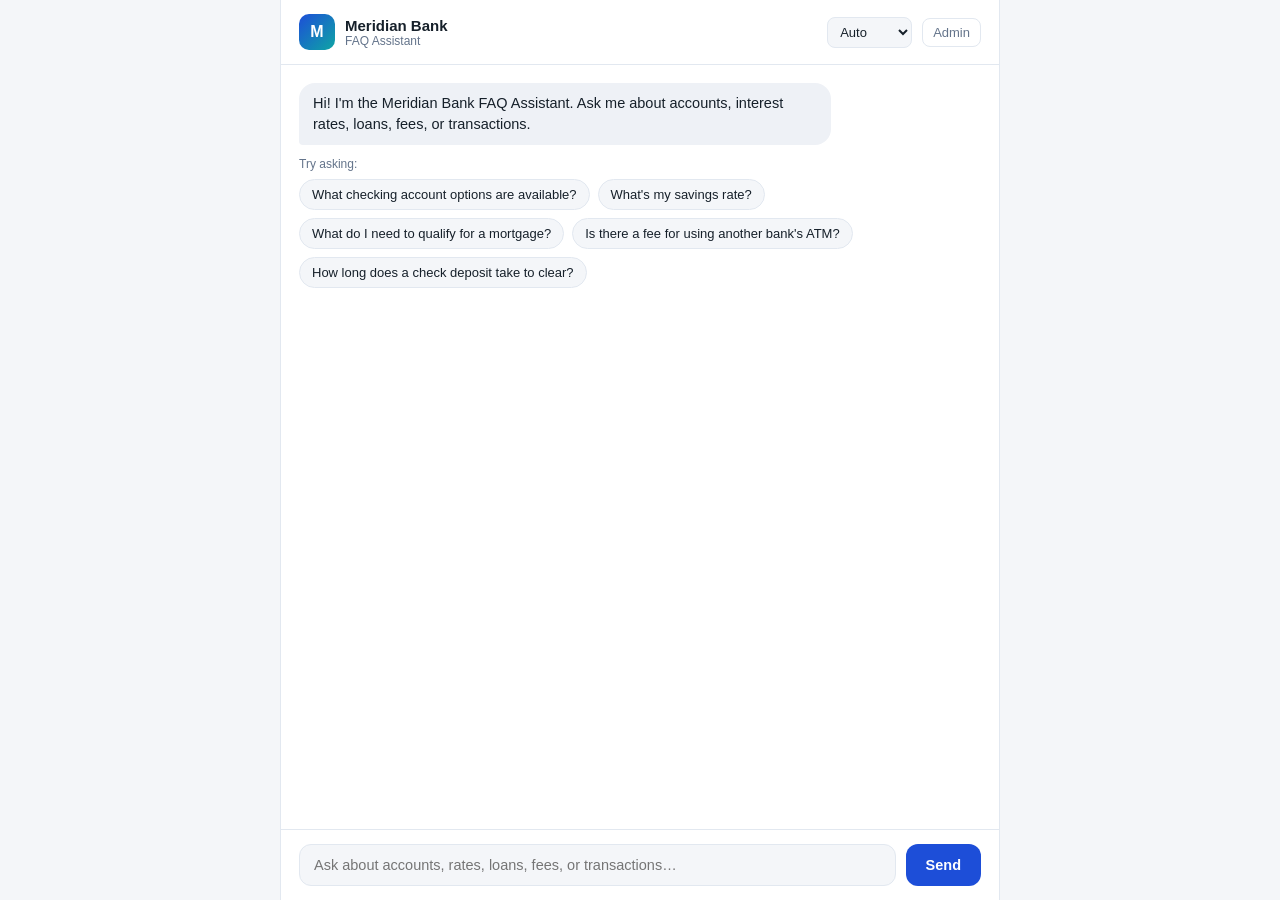
==== frontend/index.html @ 27874697 "Initial commit" ====
<!doctype html>
<html lang="en">
<head>
  <meta charset="utf-8" />
  <meta name="viewport" content="width=device-width, initial-scale=1" />
  <title>Meridian Bank — FAQ Assistant</title>
  <link rel="stylesheet" href="style.css" />
</head>
<body>
  <div class="app">
    <header class="topbar">
      <div class="brand">
        <span class="brand-mark">M</span>
        <div>
          <div class="brand-name">Meridian Bank</div>
          <div class="brand-sub">FAQ Assistant</div>
        </div>
      </div>
      <div class="topbar-actions">
        <select id="lang-select" title="Language">
          <option value="auto">Auto</option>
          <option value="en">English</option>
          <option value="es">Español</option>
        </select>
        <a class="admin-link" href="admin.html">Admin</a>
      </div>
    </header>

    <div id="frustration-banner" class="frustration-banner hidden">
      We noticed this conversation may be frustrating — a human agent is available at
      <strong>1-800-555-0199</strong>.
    </div>

    <main id="chat" class="chat" aria-live="polite"></main>

    <div id="followups" class="followups hidden"></div>

    <form id="composer" class="composer">
      <input
        id="input"
        type="text"
        autocomplete="off"
        placeholder="Ask about accounts, rates, loans, fees, or transactions…"
      />
      <button type="submit" aria-label="Send">Send</button>
    </form>
  </div>

  <script src="app.js"></script>
</body>
</html>
---- frontend/style.css ----
:root {
  --bg: #f4f6f9;
  --panel: #ffffff;
  --text: #16202a;
  --muted: #64748b;
  --border: #e2e8f0;
  --primary: #1d4ed8;
  --primary-text: #ffffff;
  --bot-bubble: #eef1f6;
  --bot-text: #16202a;
  --accent: #0ea5a4;
  --danger-bg: #fff1f0;
  --danger-border: #fca5a5;
  --danger-text: #7f1d1d;
}

@media (prefers-color-scheme: dark) {
  :root {
    --bg: #0f1418;
    --panel: #161d24;
    --text: #e6edf3;
    --muted: #8b98a5;
    --border: #262e37;
    --primary: #3b82f6;
    --primary-text: #ffffff;
    --bot-bubble: #202932;
    --bot-text: #e6edf3;
    --accent: #2dd4bf;
    --danger-bg: #2a1414;
    --danger-border: #7f1d1d;
    --danger-text: #fca5a5;
  }
}

* { box-sizing: border-box; }

html, body {
  height: 100%;
  margin: 0;
  overflow-x: hidden;
}

body {
  background: var(--bg);
  color: var(--text);
  font-family: -apple-system, BlinkMacSystemFont, "Segoe UI", Roboto, Helvetica, Arial, sans-serif;
}

.app {
  max-width: 720px;
  margin: 0 auto;
  height: 100vh;
  display: flex;
  flex-direction: column;
  background: var(--panel);
  border-left: 1px solid var(--border);
  border-right: 1px solid var(--border);
}

.topbar {
  display: flex;
  align-items: center;
  justify-content: space-between;
  padding: 14px 18px;
  border-bottom: 1px solid var(--border);
  flex-shrink: 0;
}

.brand { display: flex; align-items: center; gap: 10px; }

.brand-mark {
  width: 36px;
  height: 36px;
  border-radius: 10px;
  background: linear-gradient(135deg, var(--primary), var(--accent));
  color: #fff;
  display: flex;
  align-items: center;
  justify-content: center;
  font-weight: 700;
  flex-shrink: 0;
}

.brand-name { font-weight: 600; font-size: 15px; }
.brand-sub { font-size: 12px; color: var(--muted); }

.topbar-actions { display: flex; align-items: center; gap: 10px; }

#lang-select {
  background: var(--bg);
  color: var(--text);
  border: 1px solid var(--border);
  border-radius: 8px;
  padding: 6px 8px;
  font-size: 13px;
}

.admin-link {
  font-size: 13px;
  color: var(--muted);
  text-decoration: none;
  border: 1px solid var(--border);
  padding: 6px 10px;
  border-radius: 8px;
}
.admin-link:hover { color: var(--text); border-color: var(--muted); }

.frustration-banner {
  background: var(--danger-bg);
  color: var(--danger-text);
  border-bottom: 1px solid var(--danger-border);
  font-size: 13px;
  padding: 8px 18px;
  flex-shrink: 0;
}
.hidden { display: none !important; }

.chat {
  flex: 1;
  overflow-y: auto;
  padding: 18px;
  display: flex;
  flex-direction: column;
  gap: 12px;
}

.row { display: flex; max-width: 100%; }
.row.user { justify-content: flex-end; }
.row.bot { justify-content: flex-start; }

.bubble {
  max-width: 78%;
  padding: 10px 14px;
  border-radius: 16px;
  font-size: 14.5px;
  line-height: 1.45;
  white-space: pre-wrap;
  word-wrap: break-word;
}

.row.user .bubble {
  background: var(--primary);
  color: var(--primary-text);
  border-bottom-right-radius: 4px;
}

.row.bot .bubble {
  background: var(--bot-bubble);
  color: var(--bot-text);
  border-bottom-left-radius: 4px;
}

.meta {
  margin-top: 6px;
  font-size: 11.5px;
  color: var(--muted);
  display: flex;
  flex-wrap: wrap;
  gap: 6px;
  align-items: center;
}

.chip {
  border: 1px solid var(--border);
  border-radius: 999px;
  padding: 2px 8px;
}

.chip.confidence-high { color: var(--accent); border-color: var(--accent); }
.chip.confidence-low { color: var(--danger-text); border-color: var(--danger-border); }

.starters { max-width: 92%; }
.starters-label {
  font-size: 12px;
  color: var(--muted);
  margin-bottom: 8px;
}
.starters-chips {
  display: flex;
  flex-wrap: wrap;
  gap: 8px;
}

.typing { display: flex; gap: 4px; padding: 6px 4px; }
.typing span {
  width: 6px; height: 6px; border-radius: 50%;
  background: var(--muted);
  animation: blink 1.2s infinite ease-in-out;
}
.typing span:nth-child(2) { animation-delay: 0.2s; }
.typing span:nth-child(3) { animation-delay: 0.4s; }
@keyframes blink { 0%, 80%, 100% { opacity: 0.25; } 40% { opacity: 1; } }

.followups {
  padding: 0 18px 10px;
  display: flex;
  flex-wrap: wrap;
  gap: 8px;
  flex-shrink: 0;
}

.followup-chip {
  background: var(--bg);
  border: 1px solid var(--border);
  color: var(--text);
  border-radius: 999px;
  padding: 7px 12px;
  font-size: 13px;
  cursor: pointer;
}
.followup-chip:hover { border-color: var(--primary); color: var(--primary); }

.composer {
  display: flex;
  gap: 10px;
  padding: 14px 18px;
  border-top: 1px solid var(--border);
  flex-shrink: 0;
}

#input {
  flex: 1;
  padding: 12px 14px;
  border-radius: 12px;
  border: 1px solid var(--border);
  background: var(--bg);
  color: var(--text);
  font-size: 14.5px;
}
#input:focus { outline: 2px solid var(--primary); outline-offset: -1px; }

.composer button {
  background: var(--primary);
  color: var(--primary-text);
  border: none;
  border-radius: 12px;
  padding: 0 20px;
  font-size: 14.5px;
  font-weight: 600;
  cursor: pointer;
}
.composer button:hover { opacity: 0.92; }
.composer button:disabled { opacity: 0.5; cursor: not-allowed; }

@media (max-width: 480px) {
  .app { max-width: 100%; }
  .bubble { max-width: 88%; }
}
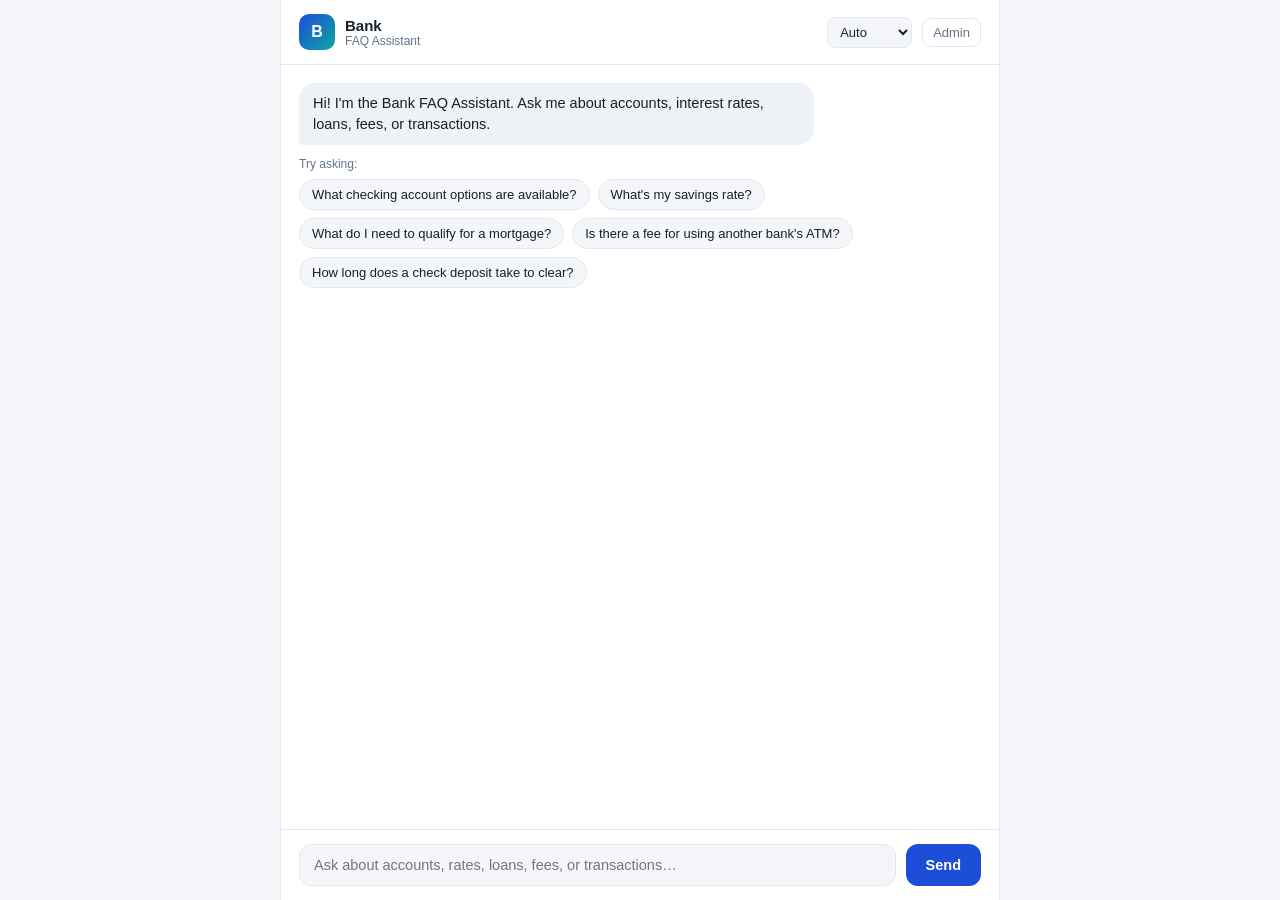
==== commit 5e184467: "removed bank name" ====
--- a/frontend/index.html
+++ b/frontend/index.html
@@ -3,16 +3,16 @@
 <head>
   <meta charset="utf-8" />
   <meta name="viewport" content="width=device-width, initial-scale=1" />
-  <title>Meridian Bank — FAQ Assistant</title>
+  <title>Bank — FAQ Assistant</title>
   <link rel="stylesheet" href="style.css" />
 </head>
 <body>
   <div class="app">
     <header class="topbar">
       <div class="brand">
-        <span class="brand-mark">M</span>
+        <span class="brand-mark">B</span>
         <div>
-          <div class="brand-name">Meridian Bank</div>
+          <div class="brand-name">Bank</div>
           <div class="brand-sub">FAQ Assistant</div>
         </div>
       </div>
